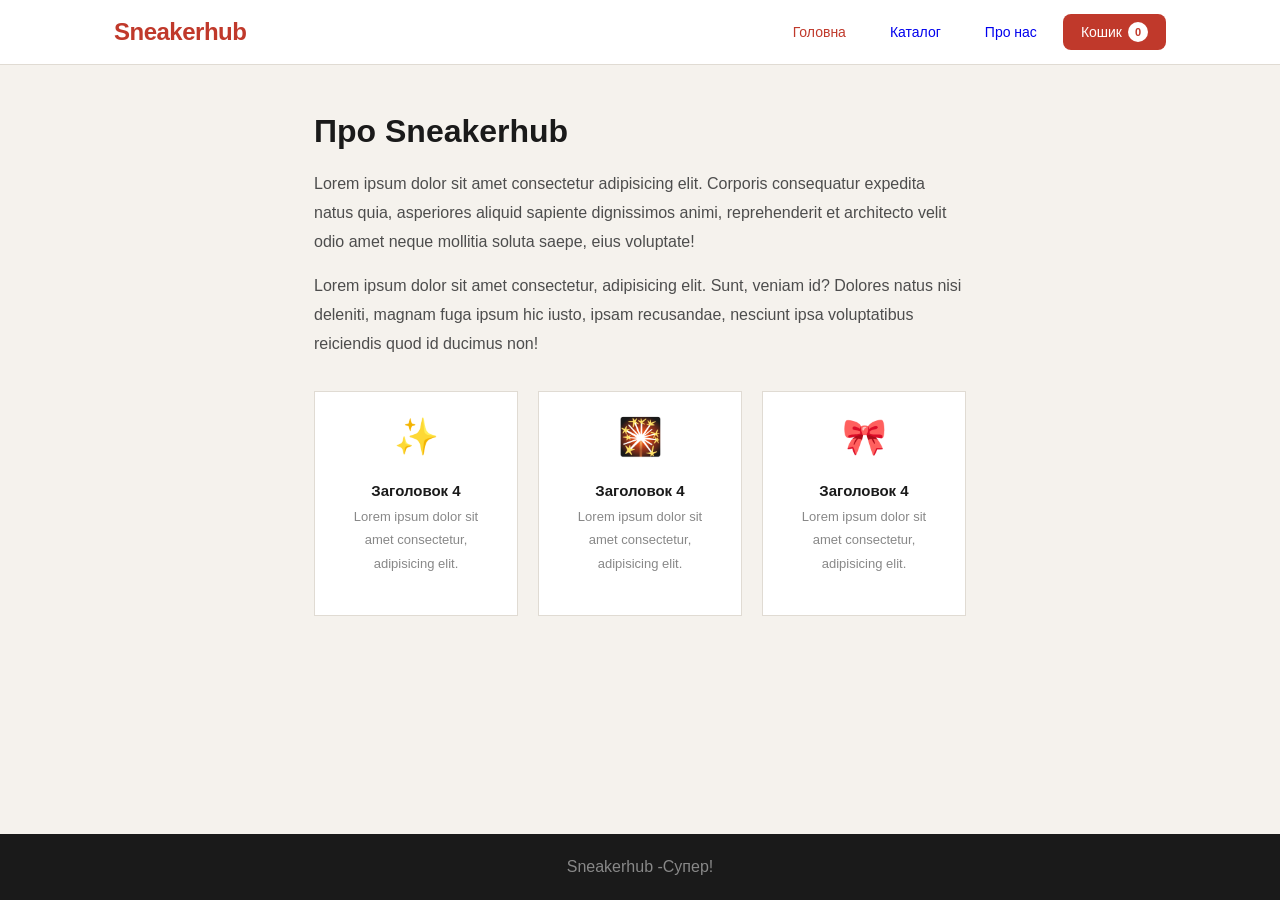
==== about.html @ 584d19c4 "update" ====
<!DOCTYPE html>
<html lang="en">
<head>
    <meta charset="UTF-8">
    <meta name="viewport" content="width=device-width, initial-scale=1.0">
    <meta http-equiv="X-UA-Compatible" content="ie=edge">
    <title>ShopUA - про нас</title>
    <link rel="stylesheet" href="css/style.css">
</head>
<body>
    <header>
        <div class="header-inner">
            <a class="logo" href="index.html">Sneakerhub</a>
            <nav>
                <a class="nav-btn active" href="index.html">Головна</a>
                <a class="nav-btn" href="catalog.html">Каталог</a>
                <a class="nav-btn" href="about.html">Про нас</a>
                <a class="cart-btn" href="cart.html">
                    Кошик <span class="cart-count" id="cart-count">0</span>
                </a>
            </nav>
        </div>
    </header>
 
    <main>
        <div class="about-section">
            <h2>Про Sneakerhub</h2>
            <p>Lorem ipsum dolor sit amet consectetur adipisicing elit. Corporis consequatur expedita natus quia, asperiores aliquid sapiente dignissimos animi, reprehenderit et architecto velit odio amet neque mollitia soluta saepe, eius voluptate!</p>
            <p>Lorem ipsum dolor sit amet consectetur, adipisicing elit. Sunt, veniam id? Dolores natus nisi deleniti, magnam fuga ipsum hic iusto, ipsam recusandae, nesciunt ipsa voluptatibus reiciendis quod id ducimus non!</p>
 
            <div class="about-cards">
                <div class="about-card">
                    <div class="icon">✨</div>
                    <h4>Заголовок 4</h4>
                    <p>Lorem ipsum dolor sit amet consectetur, adipisicing elit.</p>
                </div>
                <div class="about-card">
                    <div class="icon">🎇</div>
                    <h4>Заголовок 4</h4>
                    <p>Lorem ipsum dolor sit amet consectetur, adipisicing elit.</p>
                </div>
                <div class="about-card">
                    <div class="icon">🎀</div>
                    <h4>Заголовок 4</h4>
                    <p>Lorem ipsum dolor sit amet consectetur, adipisicing elit.</p>
                </div>
            </div>
        </div>
    </main>
 
    <footer>Sneakerhub -Супер!</footer>
 
    <div class="toast" id="toast"></div>
 
    <script src="js/products.js"></script>
    <script src="js/cart.js"></script>
    <script src="js/utils.js"></script>
</body>
</html>
---- css/style.css ----
:root {
    --bg: #f5f2ed;
    --surface: #ffffff;
    --accent: #c0392b;
    --accent2: #e8d5b0;
    --text: #1a1a1a;
    --muted: #888;
    --border: #e0dbd3;
    --radius: 8px;
    --shadow: 0 2px 12px rgba(0,0,0,0.08);
}

* {
    box-sizing: border-box;
    margin: 0;
    padding: 0;
}

body {
    font-family: sans-serif;
    background-color: var(--bg);
    color: var(--text);
    font-weight: 400;
    min-height: 100vh;
    display: flex;
    flex-direction: column;
}

main {
    flex: 1;
}

header {
    background-color: var(--surface);
    border-bottom: 1px solid var(--border);
    position: sticky;
    top: 0;
    z-index: 100;
}

.header-inner {
    max-width: 1100px;
    margin: 0 auto;
    padding: 0px 24px;
    height: 64px;
    display: flex;
    align-items: center;
    justify-content: space-between;
}

.logo {
    font-family: 'Segoe UI', Tahoma, Geneva, Verdana, sans-serif;
    font-size: 24px;
    font-weight: bold;
    color: var(--accent);
    text-decoration: none;
    letter-spacing: -0.5px;
}

nav {
    display: flex;
    gap: 8px;
    align-items: center;
}

.nav-btn {
    background-color: none;
    border: none;
    cursor: pointer;
    font-family: 'Segoe UI', Tahoma, Geneva, Verdana, sans-serif;
    font-size: 14px;
    font-weight: 500;
    padding: 8px 18px;
    border-radius: var(--radius);
    text-decoration: none;
    display: inline-flex;
    align-items: center;
    transition: background-color 0.2s;
}

.nav-btn:hover {
    background-color: var(--bg);
}

.nav-btn.active {
    color: var(--accent);
}

.cart-btn {
    background-color: var(--accent);
    color: #fff;
    border: none;
    cursor: pointer;
    font-family: 'Segoe UI', Tahoma, Geneva, Verdana, sans-serif;
    font-size: 14px;
    font-weight: 500;
    padding: 8px 18px;
    border-radius: var(--radius);
    text-decoration: none;
    display: inline-flex;
    align-items: center;
    gap: 6px;
    transition: opacity 0.2s;
}

.cart-btn:hover {
    opacity: 0.85s;
}

.cart-count {
    background-color: #fff;
    color: var(--accent);
    border-radius: 50%;
    width: 20px;
    height: 20px;
    font-size: 11px;
    font-weight: 700;
    display: inline-flex;
    align-items: center;
    justify-content: center;
}

.products-grid {
    display: grid;
    gap: 24px;
    grid-template-columns: repeat(auto-fill, minmax(240px, 1fr));
}

.product-card {
    background-color: var(--surface);
    border: 1px solid var(--border);
    border-radius: var(--radius);
    overflow: hidden;
    box-shadow: var(--shadow);
    text-decoration: none;
    color: var(--text);
    display: block;
    transition: transform 0.2s, box-shadow 0.2s;
}

.product-card:hover {
    transform: translateY(-4px);
    box-shadow: 0 8px 24px rgba(0,0,0,0.12);
}

.product-img {
    width: 100%;
    height: 200px;
    display: flex;
    align-items: center;
    justify-content: center;
    font-size: 64px;
    background-color: var(--bg);
}

.product-info {
    padding: 20px;
}

.product-name {
    font-weight: bold;
    font-size: 16px;
    margin-bottom: 5px;
}

.product-category {
    font-size: 12px;
    color: var(--muted);
    margin-bottom: 12px;
}

.product-footer {
    display: flex;
    align-items: center;
    justify-content: space-between;
}

.product-price {
    font-family: 'Segoe UI', Tahoma, Geneva, Verdana, sans-serif;
    font-size: 20px;
    color: var(--accent);
}

.btn-add {
    background-color: var(--accent);
    color: #fff;
    border: none;
    cursor: pointer;
    font-size: 14px;
    padding: 7px 14px;
    border-radius: var(--radius);
    transition: opacity 0.2s, transform 0.15s;
}

.btn-add:hover {
    opacity: 0.85;
    transform: scale(1.05);
}

.btn-add:active {
    transform: scale(0.97);
}

.hero {
    background: linear-gradient(135deg, #2c1a0e 0%, var(--accent) 100%);
    color: #fff;
    padding: 80px 24px;
    text-align: center;
}

.hero h1 {
    font-size: 64px;
    font-weight: bold;
    margin-bottom: 15px;
}

.hero p {
    font-size: 14px;
    opacity: 0.75;
    margin-bottom: 35px;
}

.btn-primary {
    background-color: var(--accent);
    color: #fff;
    border: none;
    cursor: pointer;
    font-size: 18px;
    padding: 14px 28px;
    border-radius: var(--radius);
    transition: opacity 0.2s, transform 0.15s;
    text-decoration: none;
}

.btn-primary:hover {
    opacity: 0.85;
    transform: scale(1.05);
}

.btn-primary:active {
    transform: scale(0.97);
}

.section {
    max-width: 1100px;
    margin: 0 auto;
    padding: 48px 24px;
}

.section-title {
    font-size: 28px;
    margin-bottom: 32px;
    padding-bottom: 12px;
    border-bottom: 2px solid var(--accent2);
}

footer {
    background-color: #1a1a1a;
    color: #888;
    text-align: center;
    padding: 24px;
}

.categories {
    display: flex;
    gap: 12px;
    flex-wrap: wrap;
    margin-bottom: 32px;
}

.cat-btn {
  background: var(--surface);
  border: 1px solid var(--border);
  cursor: pointer;
  font-family: 'Fira Sans', sans-serif;
  font-size: 14px;
  padding: 8px 18px;
  border-radius: 20px;
  transition: all 0.2s;
}
.cat-btn:hover, .cat-btn.active {
  background: var(--accent);
  color: #fff;
  border-color: var(--accent);
}

.about-section {
  max-width: 700px;
  margin: 0 auto;
  padding: 48px 24px;
}
 
.about-section h2 {
  font-size: 32px;
  margin-bottom: 20px;
}
 
.about-section p {
  font-size: 16px;
  line-height: 1.8;
  color: #4d4d4d;
  margin-bottom: 16px;
}
 
.about-cards {
  display: grid;
  grid-template-columns: repeat(3, 1fr);
  gap: 20px;
  margin-top: 32px;
}
 
.about-card .icon {
  font-size: 36px;
  margin-bottom: 24px;
}
 
.about-cards h4 {
  font-size: 15px;
  font-weight: bold;
  margin-bottom: 6px;
}
 
.about-card p {
  font-size:  13px;
  color: var(--muted);
}
 
.about-card {
  background: var(--surface);
  border: 1px solid var(--border);
  border-radius: var(--border);
  padding: 24px;
  text-align: center;
}
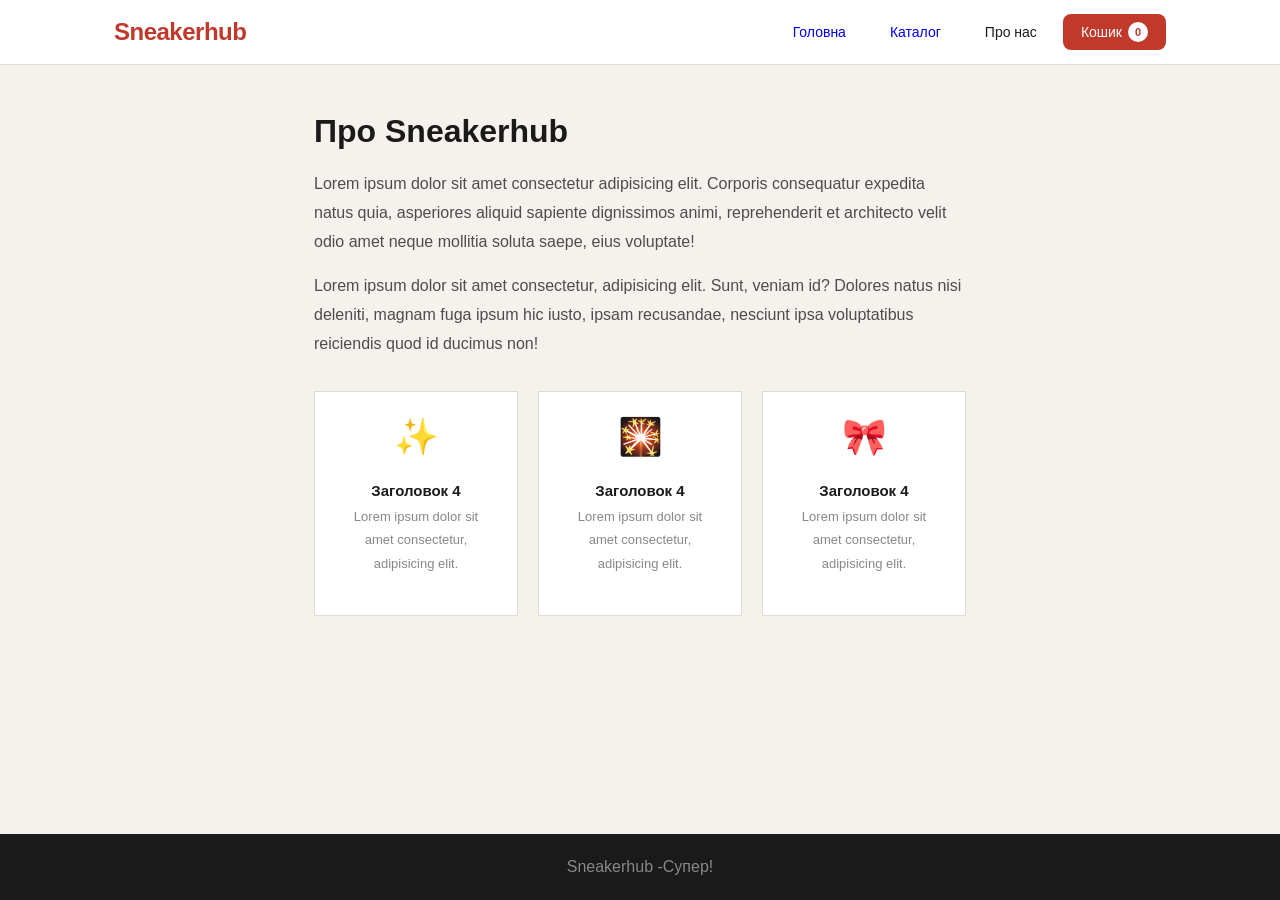
==== commit e2945a8c: "cosmetic change" ====
--- a/about.html
+++ b/about.html
@@ -12,9 +12,9 @@
         <div class="header-inner">
             <a class="logo" href="index.html">Sneakerhub</a>
             <nav>
-                <a class="nav-btn active" href="index.html">Головна</a>
+                <a class="nav-btn" href="index.html">Головна</a>
                 <a class="nav-btn" href="catalog.html">Каталог</a>
-                <a class="nav-btn" href="about.html">Про нас</a>
+                <a class="nav-btn" active ="about.html">Про нас</a>
                 <a class="cart-btn" href="cart.html">
                     Кошик <span class="cart-count" id="cart-count">0</span>
                 </a>
